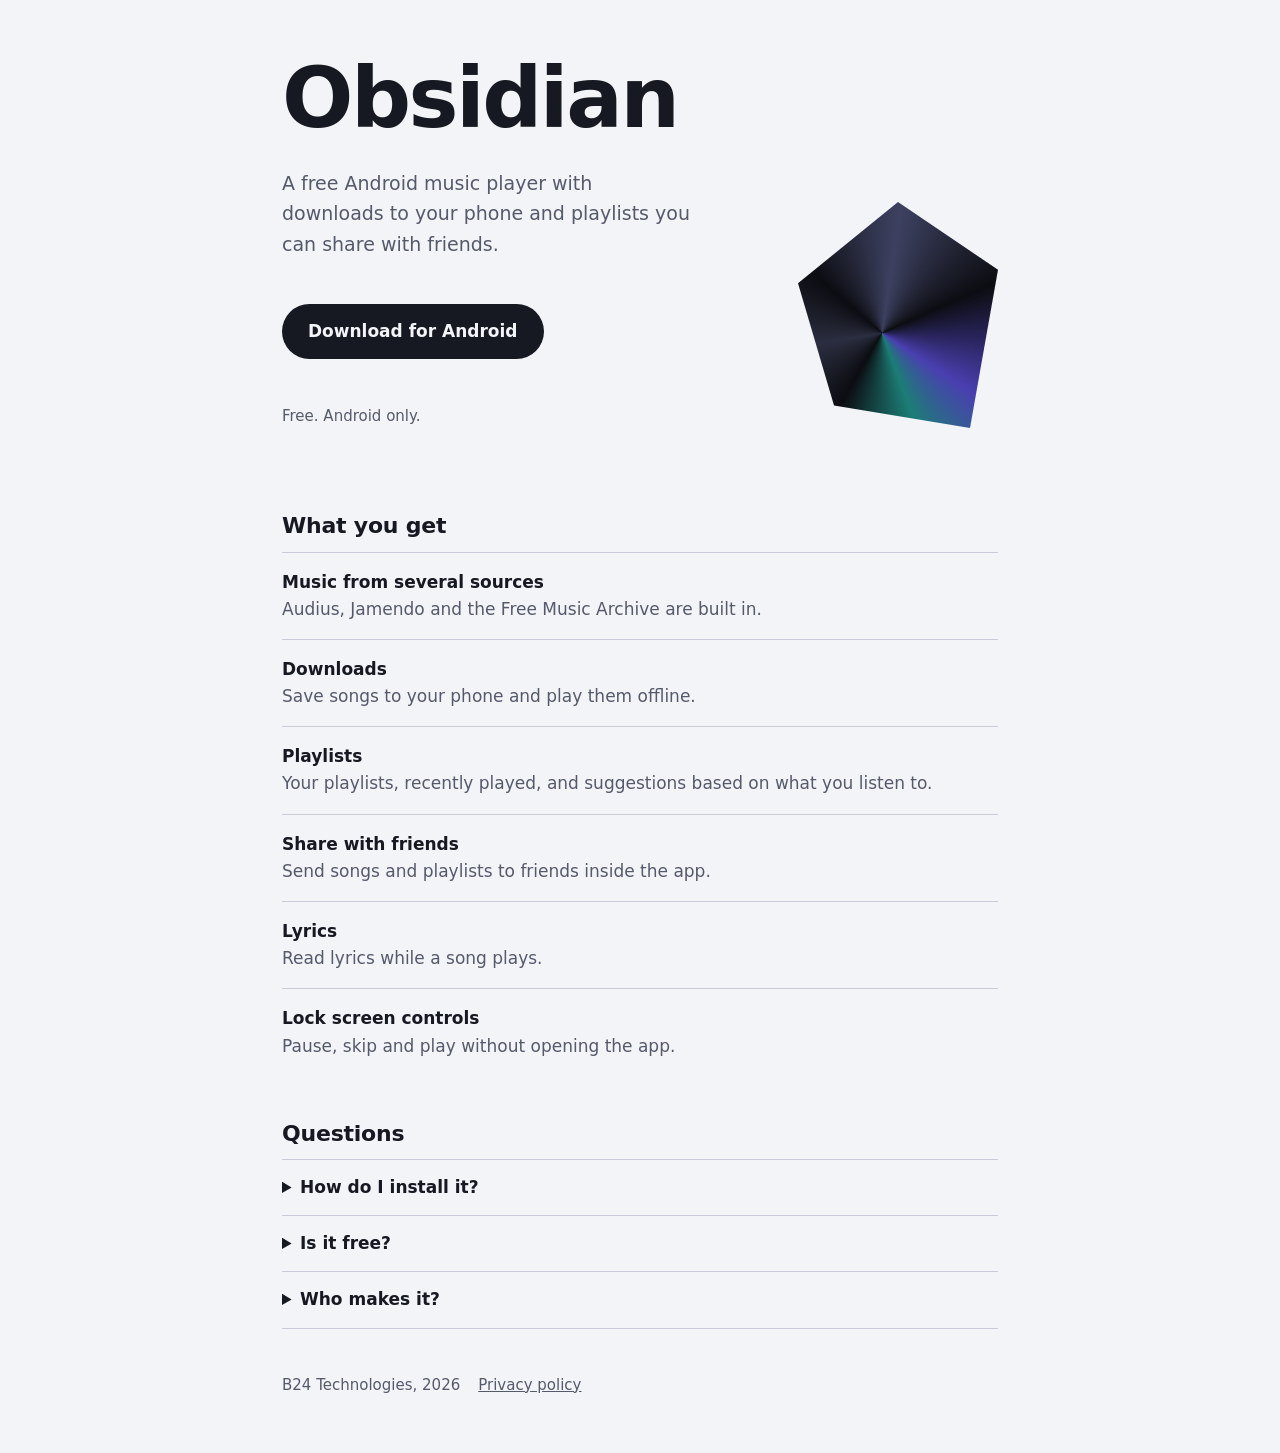
==== index.html @ be9f4c54 "Obsidian website" ====
<!doctype html>
<html lang="en">
<head>
<meta charset="utf-8">
<meta name="viewport" content="width=device-width,initial-scale=1">
<title>Obsidian: free music for Android</title>
<meta name="description" content="Obsidian is a free Android music player with downloads, playlists and sharing.">
<link rel="stylesheet" href="style.css">
</head>
<body>
<main>
<section class="hero">
<div class="shard" aria-hidden="true"></div>
<h1>Obsidian</h1>
<p class="lead">A free Android music player with downloads to your phone and playlists you can share with friends.</p>
<p><a class="btn" href="https://github.com/brightonjosephkbj/Music/releases/latest">Download for Android</a></p>
<p class="note">Free. Android only.</p>
</section>

<h2>What you get</h2>
<ul class="f">
<li><b>Music from several sources</b><span>Audius, Jamendo and the Free Music Archive are built in.</span></li>
<li><b>Downloads</b><span>Save songs to your phone and play them offline.</span></li>
<li><b>Playlists</b><span>Your playlists, recently played, and suggestions based on what you listen to.</span></li>
<li><b>Share with friends</b><span>Send songs and playlists to friends inside the app.</span></li>
<li><b>Lyrics</b><span>Read lyrics while a song plays.</span></li>
<li><b>Lock screen controls</b><span>Pause, skip and play without opening the app.</span></li>
</ul>

<h2>Questions</h2>
<details><summary>How do I install it?</summary>
<ol><li>Tap Download for Android.</li><li>On the page that opens, tap the .apk file under Assets.</li><li>If Android asks, allow installs from your browser.</li><li>Open the file and tap Install.</li></ol></details>
<details><summary>Is it free?</summary><p>Yes. Obsidian is free to use today.</p></details>
<details><summary>Who makes it?</summary><p>Obsidian is built by B24 Technologies in Uganda.</p></details>
</main>
<footer><span>B24 Technologies, 2026</span><a href="privacy.html">Privacy policy</a></footer>
</body>
</html>
---- style.css ----
:root{--bg:#15171e;--panel:#1d2029;--edge:#333747;--text:#eceef3;--mute:#a0a5b5;--v:#7c6cff;--t:#2fd0c0;--out:cubic-bezier(.2,.7,.2,1)}
@media (prefers-color-scheme:light){:root{--bg:#f3f4f8;--panel:#e6e8ef;--edge:#c9ccd8;--text:#171922;--mute:#555a6b}}
*{box-sizing:border-box}
html{-webkit-text-size-adjust:100%}
body{margin:0;background:var(--bg);color:var(--text);font:17px/1.6 "Avenir Next","Segoe UI",system-ui,sans-serif}
main,footer{max-width:760px;margin:0 auto;padding:0 22px}
a{color:inherit}
:focus-visible{outline:2px solid var(--t);outline-offset:3px;border-radius:4px}
.hero{display:grid;gap:28px;padding:56px 0 40px}
.shard{width:150px;height:170px;clip-path:polygon(50% 0,100% 30%,86% 100%,18% 90%,0 36%);background:conic-gradient(from 210deg at 42% 58%,#0c0d12,#2b2e40,#0c0d12 28%,#3d4160 44%,#0c0d12 60%,#4a3fb0 76%,#1c7d76 86%,#0c0d12)}
h1{font-size:clamp(46px,13vw,84px);line-height:1;letter-spacing:-.03em;margin:0;font-weight:700}
.lead{color:var(--mute);max-width:34ch;margin:0;font-size:19px}
.btn{display:inline-block;background:var(--text);color:var(--bg);text-decoration:none;font-weight:650;padding:14px 26px;border-radius:999px;transition:transform .15s var(--out)}
.btn:active{transform:scale(.97)}
.note{color:var(--mute);font-size:15px;margin:0}
.hero>*{animation:in .22s var(--out) both}
.hero>:nth-child(1){animation-delay:0s}.hero>:nth-child(2){animation-delay:30ms}.hero>:nth-child(3){animation-delay:60ms}.hero>:nth-child(4){animation-delay:90ms}.hero>:nth-child(5){animation-delay:120ms}
.hero>.shard{animation-name:pop}
@keyframes in{from{opacity:0;transform:translateY(8px)}to{opacity:1;transform:none}}
@keyframes pop{from{opacity:0;transform:scale(.95)}to{opacity:1;transform:none}}
h2{font-size:22px;margin:40px 0 8px;letter-spacing:-.01em}
ul.f{list-style:none;margin:0;padding:0}
ul.f li{border-top:1px solid var(--edge);padding:16px 0}
ul.f b{display:block}
ul.f span{color:var(--mute)}
details{border-top:1px solid var(--edge);padding:14px 0}
details:last-of-type{border-bottom:1px solid var(--edge)}
summary{cursor:pointer;font-weight:600}
details[open]>:not(summary){animation:in .18s var(--out) both}
details p,details ol{color:var(--mute);margin:10px 0 0}
details ol{padding-left:20px}
footer{padding:44px 22px 56px;color:var(--mute);font-size:15px;display:flex;gap:18px;flex-wrap:wrap}
.doc{padding:48px 0 0}.doc h1{font-size:40px;margin-bottom:6px}.doc p,.doc li{color:var(--mute)}.doc h2{color:var(--text)}
@media (min-width:700px){.hero{grid-template-columns:1fr auto;align-items:end}.hero>.shard{grid-column:2;grid-row:1/5;width:200px;height:226px}}
@media (prefers-reduced-motion:reduce){*{animation:none!important;transition:none!important}}
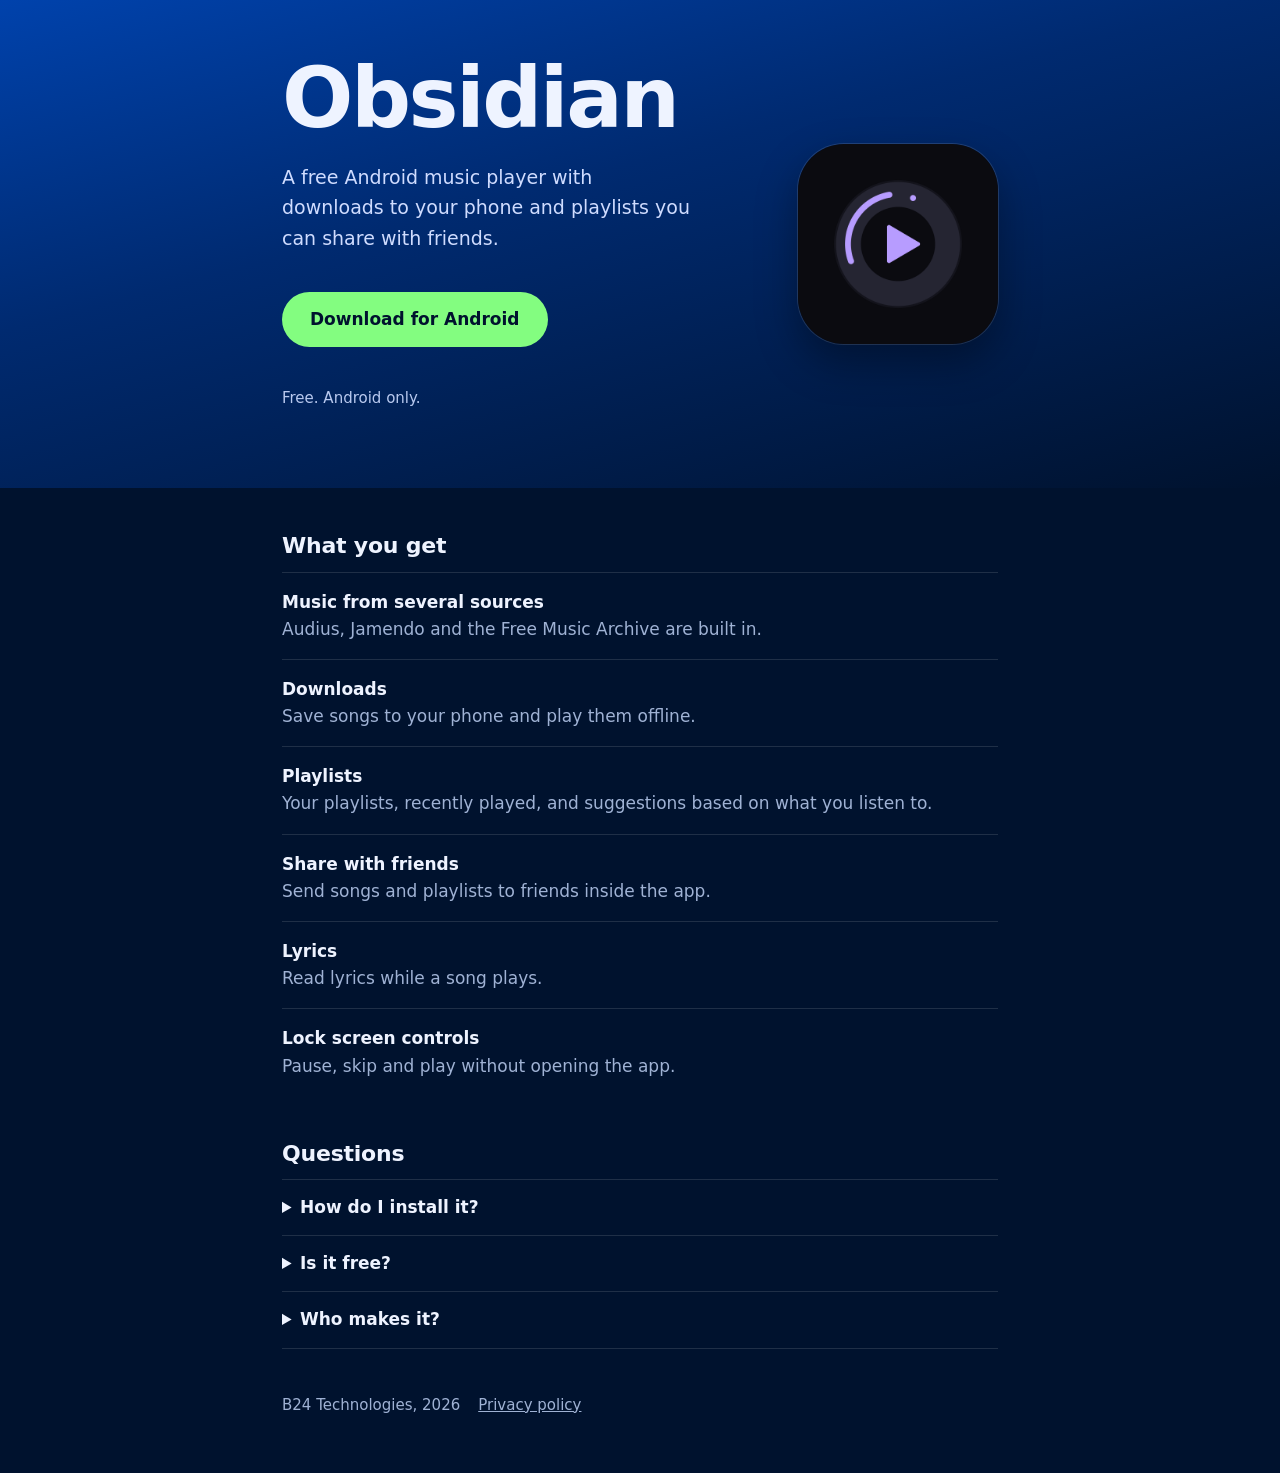
==== commit 6cf85b7c: "Nightline palette and app icon" ====
--- a/index.html
+++ b/index.html
@@ -5,18 +5,20 @@
 <meta name="viewport" content="width=device-width,initial-scale=1">
 <title>Obsidian: free music for Android</title>
 <meta name="description" content="Obsidian is a free Android music player with downloads, playlists and sharing.">
+<meta name="theme-color" content="#0042AC">
+<link rel="icon" href="icon.png">
+<link rel="apple-touch-icon" href="icon.png">
 <link rel="stylesheet" href="style.css">
 </head>
 <body>
-<main>
-<section class="hero">
-<div class="shard" aria-hidden="true"></div>
+<header class="band"><div class="wrap hero">
+<img class="logo" src="icon.png" alt="Obsidian app icon" width="200" height="200">
 <h1>Obsidian</h1>
 <p class="lead">A free Android music player with downloads to your phone and playlists you can share with friends.</p>
-<p><a class="btn" href="https://github.com/brightonjosephkbj/Music/releases/latest">Download for Android</a></p>
+<p><a class="btn" href="https://github.com/brightonjosephkbj/Music/releases/latest" id="dl">Download for Android</a></p>
 <p class="note">Free. Android only.</p>
-</section>
-
+</div></header>
+<main>
 <h2>What you get</h2>
 <ul class="f">
 <li><b>Music from several sources</b><span>Audius, Jamendo and the Free Music Archive are built in.</span></li>
@@ -26,13 +28,15 @@
 <li><b>Lyrics</b><span>Read lyrics while a song plays.</span></li>
 <li><b>Lock screen controls</b><span>Pause, skip and play without opening the app.</span></li>
 </ul>
-
 <h2>Questions</h2>
 <details><summary>How do I install it?</summary>
-<ol><li>Tap Download for Android.</li><li>On the page that opens, tap the .apk file under Assets.</li><li>If Android asks, allow installs from your browser.</li><li>Open the file and tap Install.</li></ol></details>
+<ol><li>Tap Download for Android.</li><li>When the download finishes, open the file.</li><li>If Android asks, allow installs from your browser.</li><li>Tap Install.</li></ol></details>
 <details><summary>Is it free?</summary><p>Yes. Obsidian is free to use today.</p></details>
 <details><summary>Who makes it?</summary><p>Obsidian is built by B24 Technologies in Uganda.</p></details>
 </main>
 <footer><span>B24 Technologies, 2026</span><a href="privacy.html">Privacy policy</a></footer>
+<script>
+fetch("https://api.github.com/repos/brightonjosephkbj/Music/releases/latest").then(function(r){return r.json()}).then(function(d){var a=(d.assets||[]).find(function(x){return x.name.endsWith(".apk")});if(a){document.getElementById("dl").href=a.browser_download_url;var n=document.querySelector(".note");if(n)n.textContent="Free. Android only. Version "+d.tag_name+"."}}).catch(function(){});
+</script>
 </body>
 </html>
--- a/style.css
+++ b/style.css
@@ -1,21 +1,21 @@
-:root{--bg:#15171e;--panel:#1d2029;--edge:#333747;--text:#eceef3;--mute:#a0a5b5;--v:#7c6cff;--t:#2fd0c0;--out:cubic-bezier(.2,.7,.2,1)}
-@media (prefers-color-scheme:light){:root{--bg:#f3f4f8;--panel:#e6e8ef;--edge:#c9ccd8;--text:#171922;--mute:#555a6b}}
+:root{--bg:#00122e;--text:#eef3ff;--mute:#9fb2d4;--edge:rgba(255,255,255,.12);--sap:#0042AC;--cyan:#00D3FB;--jade:#83FD80;--out:cubic-bezier(.2,.7,.2,1)}
 *{box-sizing:border-box}
-html{-webkit-text-size-adjust:100%}
+html{-webkit-text-size-adjust:100%;color-scheme:dark}
 body{margin:0;background:var(--bg);color:var(--text);font:17px/1.6 "Avenir Next","Segoe UI",system-ui,sans-serif}
-main,footer{max-width:760px;margin:0 auto;padding:0 22px}
+.wrap,main,footer{max-width:760px;margin:0 auto;padding-left:22px;padding-right:22px}
 a{color:inherit}
-:focus-visible{outline:2px solid var(--t);outline-offset:3px;border-radius:4px}
-.hero{display:grid;gap:28px;padding:56px 0 40px}
-.shard{width:150px;height:170px;clip-path:polygon(50% 0,100% 30%,86% 100%,18% 90%,0 36%);background:conic-gradient(from 210deg at 42% 58%,#0c0d12,#2b2e40,#0c0d12 28%,#3d4160 44%,#0c0d12 60%,#4a3fb0 76%,#1c7d76 86%,#0c0d12)}
+:focus-visible{outline:2px solid var(--cyan);outline-offset:3px;border-radius:4px}
+.band{background:linear-gradient(165deg,var(--sap) 0%,#002a70 40%,var(--bg) 100%)}
+.hero{display:grid;gap:22px;padding-top:56px;padding-bottom:56px;justify-items:start}
+.logo{width:104px;height:104px;border-radius:23%;box-shadow:0 0 0 1px var(--edge),0 18px 40px rgba(0,0,0,.35)}
 h1{font-size:clamp(46px,13vw,84px);line-height:1;letter-spacing:-.03em;margin:0;font-weight:700}
-.lead{color:var(--mute);max-width:34ch;margin:0;font-size:19px}
-.btn{display:inline-block;background:var(--text);color:var(--bg);text-decoration:none;font-weight:650;padding:14px 26px;border-radius:999px;transition:transform .15s var(--out)}
+.lead{color:#cfdcff;max-width:34ch;margin:0;font-size:19px}
+.btn{display:inline-block;background:var(--jade);color:#00122e;text-decoration:none;font-weight:700;padding:14px 28px;border-radius:999px;transition:transform .15s var(--out)}
 .btn:active{transform:scale(.97)}
-.note{color:var(--mute);font-size:15px;margin:0}
+.note{color:#b8c9ef;font-size:15px;margin:0}
 .hero>*{animation:in .22s var(--out) both}
-.hero>:nth-child(1){animation-delay:0s}.hero>:nth-child(2){animation-delay:30ms}.hero>:nth-child(3){animation-delay:60ms}.hero>:nth-child(4){animation-delay:90ms}.hero>:nth-child(5){animation-delay:120ms}
-.hero>.shard{animation-name:pop}
+.hero>:nth-child(2){animation-delay:30ms}.hero>:nth-child(3){animation-delay:60ms}.hero>:nth-child(4){animation-delay:90ms}.hero>:nth-child(5){animation-delay:120ms}
+.hero>.logo{animation-name:pop}
 @keyframes in{from{opacity:0;transform:translateY(8px)}to{opacity:1;transform:none}}
 @keyframes pop{from{opacity:0;transform:scale(.95)}to{opacity:1;transform:none}}
 h2{font-size:22px;margin:40px 0 8px;letter-spacing:-.01em}
@@ -29,7 +29,7 @@
 details[open]>:not(summary){animation:in .18s var(--out) both}
 details p,details ol{color:var(--mute);margin:10px 0 0}
 details ol{padding-left:20px}
-footer{padding:44px 22px 56px;color:var(--mute);font-size:15px;display:flex;gap:18px;flex-wrap:wrap}
-.doc{padding:48px 0 0}.doc h1{font-size:40px;margin-bottom:6px}.doc p,.doc li{color:var(--mute)}.doc h2{color:var(--text)}
-@media (min-width:700px){.hero{grid-template-columns:1fr auto;align-items:end}.hero>.shard{grid-column:2;grid-row:1/5;width:200px;height:226px}}
+footer{padding-top:44px;padding-bottom:56px;color:var(--mute);font-size:15px;display:flex;gap:18px;flex-wrap:wrap}
+.doc{padding-top:48px}.doc h1{font-size:40px;margin-bottom:6px}.doc p,.doc li{color:var(--mute)}.doc h2{color:var(--text)}
+@media (min-width:700px){.hero{grid-template-columns:1fr auto;align-items:center}.hero>.logo{grid-column:2;grid-row:1/6;width:200px;height:200px}}
 @media (prefers-reduced-motion:reduce){*{animation:none!important;transition:none!important}}
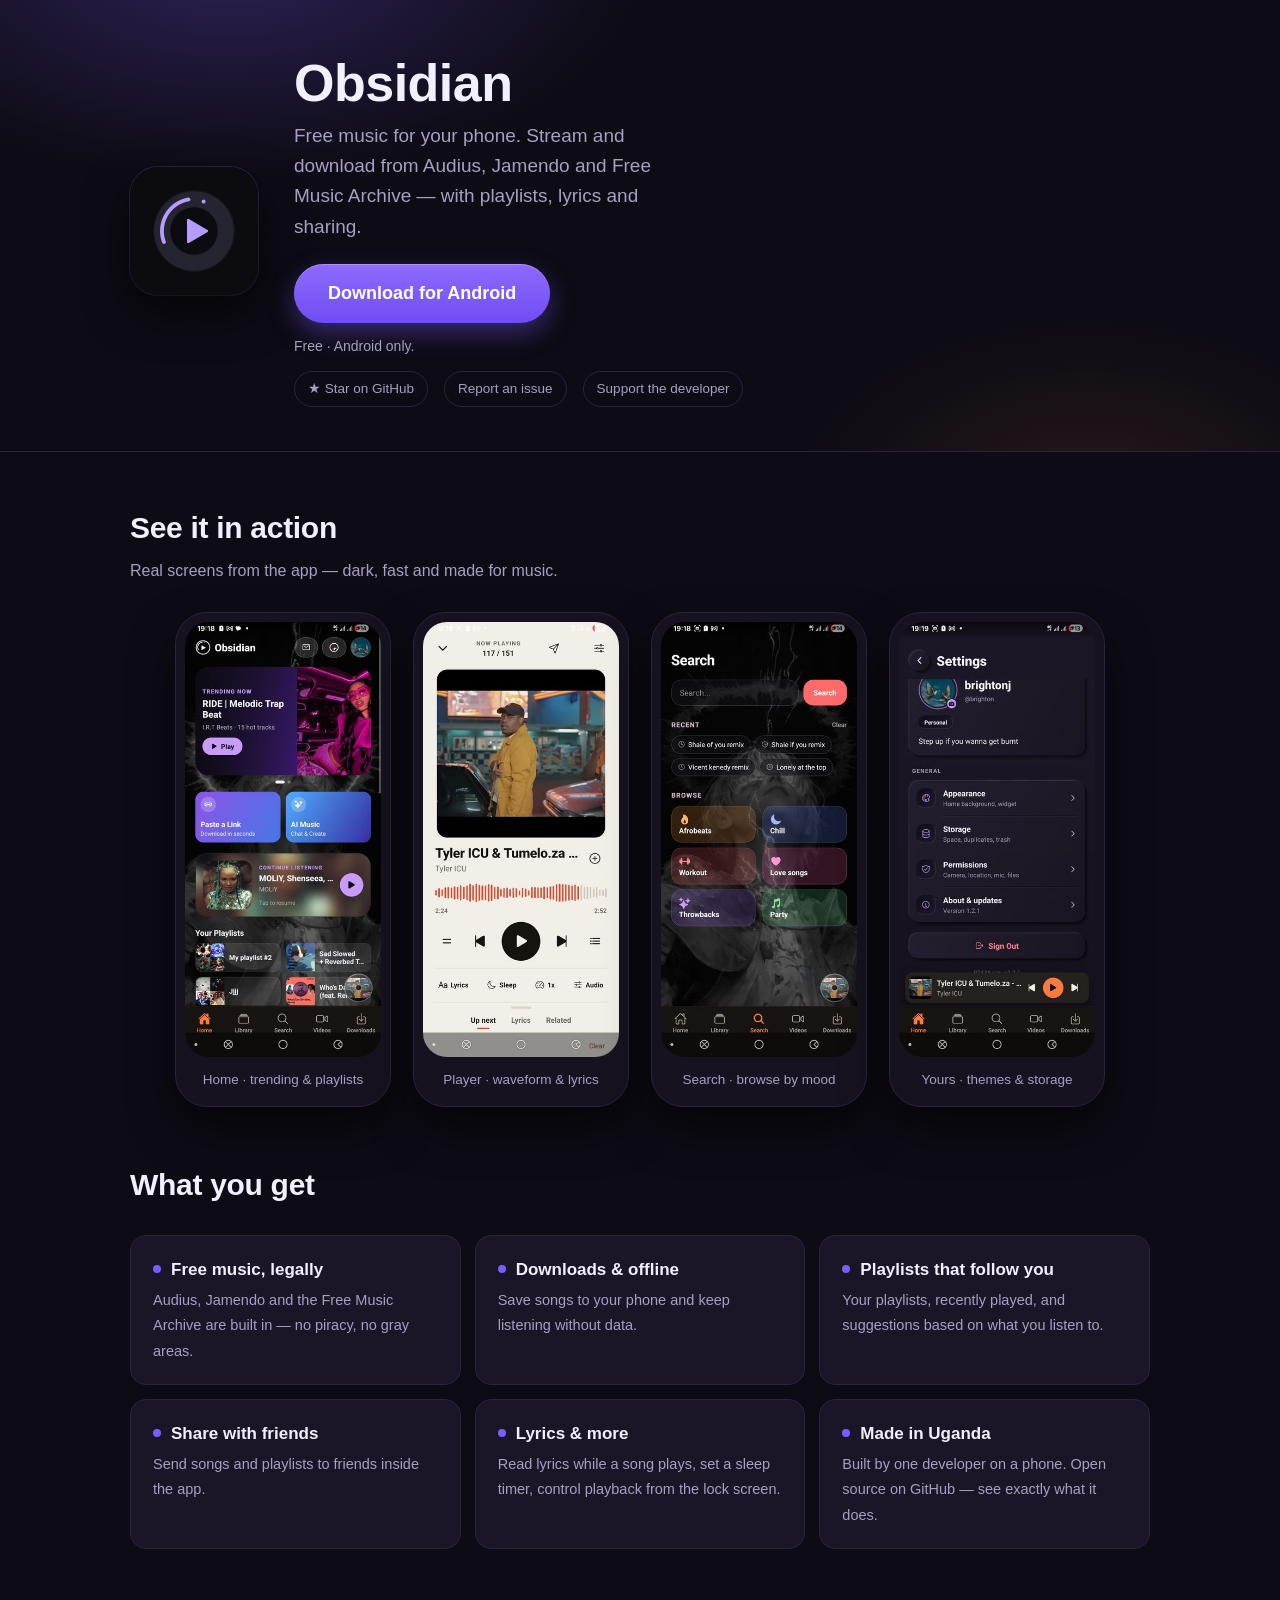
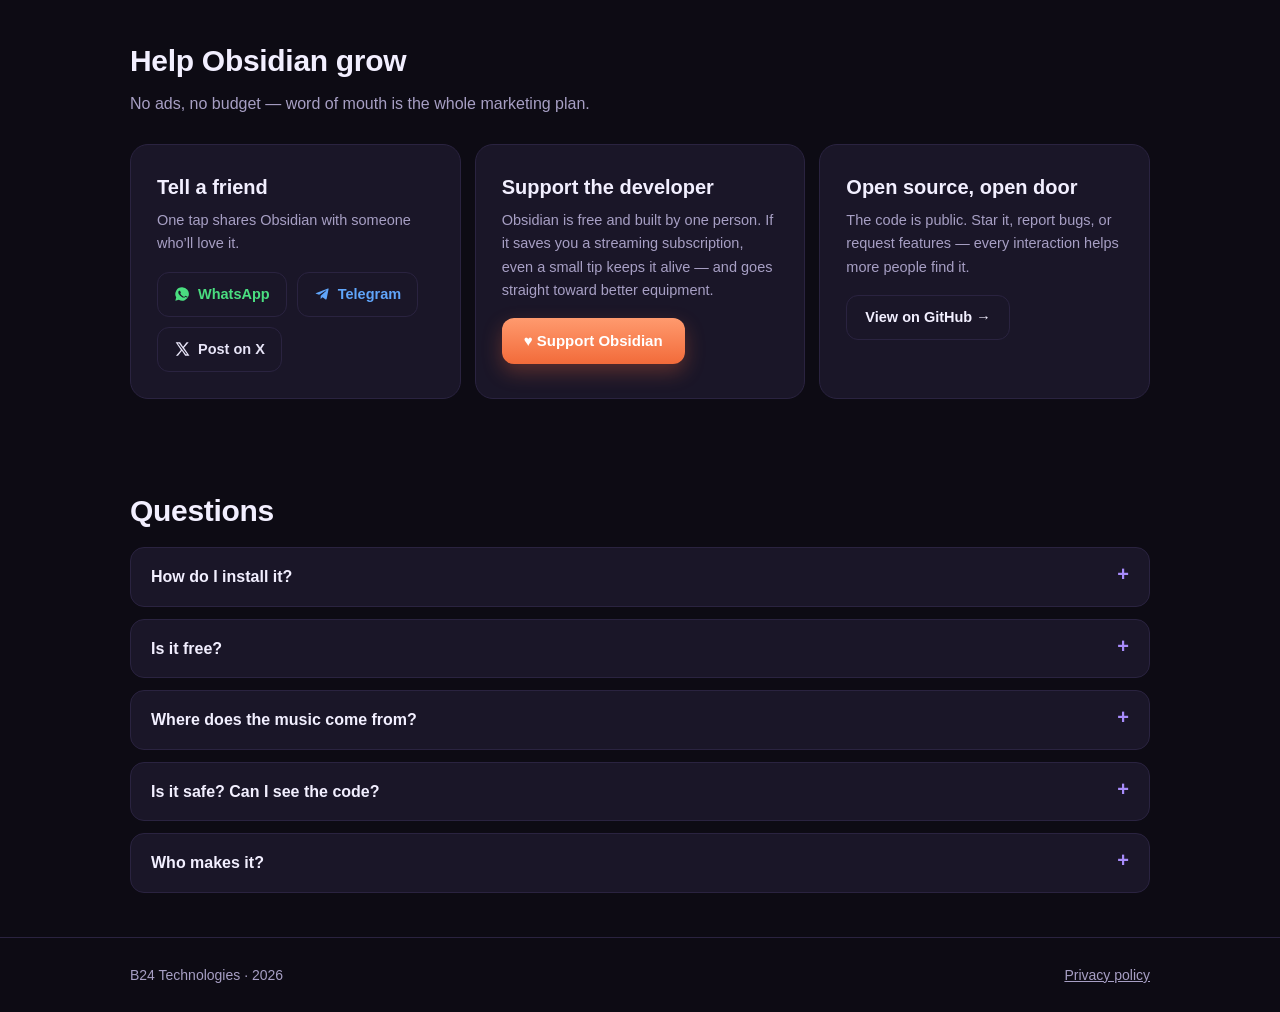
==== commit 98dfd973: "Redesign Obsidian website" ====
--- a/index.html
+++ b/index.html
@@ -3,40 +3,116 @@
 <head>
 <meta charset="utf-8">
 <meta name="viewport" content="width=device-width,initial-scale=1">
-<title>Obsidian: free music for Android</title>
-<meta name="description" content="Obsidian is a free Android music player with downloads, playlists and sharing.">
-<meta name="theme-color" content="#0042AC">
+<title>Obsidian by B24 — free music player for Android</title>
+<meta name="description" content="Obsidian is a free Android music player: stream and download from Audius, Jamendo and Free Music Archive. Playlists, lyrics, sharing — free and open source.">
+<meta name="theme-color" content="#0d0b14">
 <link rel="icon" href="icon.png">
 <link rel="apple-touch-icon" href="icon.png">
 <link rel="stylesheet" href="style.css">
+<link rel="canonical" href="https://b24j.top/">
+<meta property="og:type" content="website">
+<meta property="og:url" content="https://b24j.top/">
+<meta property="og:title" content="Obsidian — free music player for Android">
+<meta property="og:description" content="Stream and download free music from Audius, Jamendo and FMA. Playlists, lyrics, sharing. Open source.">
+<meta property="og:image" content="https://b24j.top/og.png">
+<meta name="twitter:card" content="summary_large_image">
 </head>
 <body>
 <header class="band"><div class="wrap hero">
-<img class="logo" src="icon.png" alt="Obsidian app icon" width="200" height="200">
+<img class="logo" src="icon.png" alt="Obsidian app icon" width="128" height="128">
+<div>
 <h1>Obsidian</h1>
-<p class="lead">A free Android music player with downloads to your phone and playlists you can share with friends.</p>
+<p class="lead">Free music for your phone. Stream and download from Audius, Jamendo and Free Music Archive — with playlists, lyrics and sharing.</p>
 <p><a class="btn" href="https://github.com/brightonjosephkbj/Music/releases/latest" id="dl">Download for Android</a></p>
-<p class="note">Free. Android only.</p>
+<p class="note" id="note">Free &middot; Android only &middot; loading latest version&hellip;</p>
+<div class="trust">
+<a href="https://github.com/brightonjosephkbj/Music" rel="noopener">&#9733; Star on GitHub</a>
+<a href="https://github.com/brightonjosephkbj/Music/issues" rel="noopener">Report an issue</a>
+<a href="#support">Support the developer</a>
+</div>
+</div>
 </div></header>
-<main>
+
+<main class="wrap">
+<section class="gallery">
+<h2>See it in action</h2>
+<p class="sub">Real screens from the app — dark, fast and made for music.</p>
+<div class="phones">
+<figure class="phone"><img src="shots/home.jpg" alt="Obsidian home screen with trending music and playlists" loading="lazy"><figcaption class="cap">Home &middot; trending &amp; playlists</figcaption></figure>
+<figure class="phone"><img src="shots/player.jpg" alt="Obsidian now-playing screen with waveform and lyrics" loading="lazy"><figcaption class="cap">Player &middot; waveform &amp; lyrics</figcaption></figure>
+<figure class="phone"><img src="shots/search.jpg" alt="Obsidian search screen with genre browsing" loading="lazy"><figcaption class="cap">Search &middot; browse by mood</figcaption></figure>
+<figure class="phone"><img src="shots/settings.jpg" alt="Obsidian settings screen" loading="lazy"><figcaption class="cap">Yours &middot; themes &amp; storage</figcaption></figure>
+</div>
+</section>
+
+<section class="sec">
 <h2>What you get</h2>
-<ul class="f">
-<li><b>Music from several sources</b><span>Audius, Jamendo and the Free Music Archive are built in.</span></li>
-<li><b>Downloads</b><span>Save songs to your phone and play them offline.</span></li>
-<li><b>Playlists</b><span>Your playlists, recently played, and suggestions based on what you listen to.</span></li>
-<li><b>Share with friends</b><span>Send songs and playlists to friends inside the app.</span></li>
-<li><b>Lyrics</b><span>Read lyrics while a song plays.</span></li>
-<li><b>Lock screen controls</b><span>Pause, skip and play without opening the app.</span></li>
-</ul>
+<div class="grid">
+<div class="f"><b>Free music, legally</b><span>Audius, Jamendo and the Free Music Archive are built in — no piracy, no gray areas.</span></div>
+<div class="f"><b>Downloads &amp; offline</b><span>Save songs to your phone and keep listening without data.</span></div>
+<div class="f"><b>Playlists that follow you</b><span>Your playlists, recently played, and suggestions based on what you listen to.</span></div>
+<div class="f"><b>Share with friends</b><span>Send songs and playlists to friends inside the app.</span></div>
+<div class="f"><b>Lyrics &amp; more</b><span>Read lyrics while a song plays, set a sleep timer, control playback from the lock screen.</span></div>
+<div class="f"><b>Made in Uganda</b><span>Built by one developer on a phone. Open source on GitHub — see exactly what it does.</span></div>
+</div>
+</section>
+
+<section class="sec" id="share">
+<h2>Help Obsidian grow</h2>
+<p class="sub">No ads, no budget — word of mouth is the whole marketing plan.</p>
+<div class="cards">
+<div class="card">
+<h3>Tell a friend</h3>
+<p>One tap shares Obsidian with someone who&rsquo;ll love it.</p>
+<div class="shares">
+<a class="sh wa" id="wa" href="#" target="_blank" rel="noopener"><svg viewBox="0 0 24 24"><path d="M12 2a10 10 0 0 0-8.7 15L2 22l5.2-1.4A10 10 0 1 0 12 2zm5.4 14.1c-.2.6-1.3 1.2-1.8 1.3-.5 0-1 .2-3.3-.7-2.8-1.1-4.6-4-4.7-4.2-.1-.2-1.1-1.5-1.1-2.9s.7-2 1-2.3c.2-.3.5-.3.7-.3h.5c.2 0 .4 0 .6.5l.9 2.1c.1.2.1.4 0 .6l-.4.6c-.2.2-.4.4-.2.8.2.4 1 1.7 2.2 2.7 1.5 1.3 2.8 1.8 3.2 2 .4.2.6.1.8-.1l1-1.2c.2-.3.4-.2.7-.1l2 1c.3.1.5.2.6.4 0 .1 0 .7-.2 1.2z"/></svg>WhatsApp</a>
+<a class="sh tg" id="tg" href="#" target="_blank" rel="noopener"><svg viewBox="0 0 24 24"><path d="M21.9 4.6 19 19.3c-.2 1-.8 1.2-1.6.8l-4.5-3.3-2.2 2.1c-.2.2-.4.4-.9.4l.3-4.6L18.4 7c.4-.3-.1-.5-.6-.2L7.7 13.3 3.3 11.8c-1-.3-1-1 .2-1.4l17.3-6.7c.8-.3 1.5.2 1.1.9z"/></svg>Telegram</a>
+<a class="sh x" id="xx" href="#" target="_blank" rel="noopener"><svg viewBox="0 0 24 24"><path d="M18.9 2H22l-7 8 8.2 12h-6.4l-5-7.3L6 22H2.9l7.5-8.6L2.5 2h6.6l4.5 6.6L18.9 2zm-1.1 18h1.8L7.6 3.9H5.7L17.8 20z"/></svg>Post on X</a>
+</div>
+</div>
+<div class="card" id="support">
+<h3>Support the developer</h3>
+<p>Obsidian is free and built by one person. If it saves you a streaming subscription, even a small tip keeps it alive — and goes straight toward better equipment.</p>
+<a class="linkbtn" href="#" id="donate">&#9829; Support Obsidian</a>
+</div>
+<div class="card">
+<h3>Open source, open door</h3>
+<p>The code is public. Star it, report bugs, or request features — every interaction helps more people find it.</p>
+<a class="gh" href="https://github.com/brightonjosephkbj/Music" rel="noopener">View on GitHub &rarr;</a>
+</div>
+</div>
+</section>
+
+<section class="sec">
 <h2>Questions</h2>
 <details><summary>How do I install it?</summary>
-<ol><li>Tap Download for Android.</li><li>When the download finishes, open the file.</li><li>If Android asks, allow installs from your browser.</li><li>Tap Install.</li></ol></details>
-<details><summary>Is it free?</summary><p>Yes. Obsidian is free to use today.</p></details>
-<details><summary>Who makes it?</summary><p>Obsidian is built by B24 Technologies in Uganda.</p></details>
+<ol><li>Tap <b>Download for Android</b> above.</li><li>When the download finishes, open the file.</li><li>If Android asks, allow installs from your browser.</li><li>Tap Install.</li></ol></details>
+<details><summary>Is it free?</summary><p>Yes. Obsidian is free to use today, with no ads.</p></details>
+<details><summary>Where does the music come from?</summary><p>From legal free catalogs: Audius, Jamendo and the Free Music Archive — artists who share their music freely.</p></details>
+<details><summary>Is it safe? Can I see the code?</summary><p>Yes — Obsidian is open source. Every line of code is public on GitHub, and the APK is built straight from it.</p></details>
+<details><summary>Who makes it?</summary><p>Obsidian is built by B24 Technologies in Uganda — one developer, one phone, zero budget.</p></details>
+</section>
 </main>
-<footer><span>B24 Technologies, 2026</span><a href="privacy.html">Privacy policy</a></footer>
+
+<footer><div class="wrap">
+<span>B24 Technologies &middot; 2026</span>
+<span><a href="privacy.html">Privacy policy</a></span>
+</div></footer>
+
 <script>
-fetch("https://api.github.com/repos/brightonjosephkbj/Music/releases/latest").then(function(r){return r.json()}).then(function(d){var a=(d.assets||[]).find(function(x){return x.name.endsWith(".apk")});if(a){document.getElementById("dl").href=a.browser_download_url;var n=document.querySelector(".note");if(n)n.textContent="Free. Android only. Version "+d.tag_name+"."}}).catch(function(){});
+var shareText="Check out Obsidian — a free music player for Android: stream & download free music, playlists, lyrics. https://b24j.top";
+document.getElementById("wa").href="https://wa.me/?text="+encodeURIComponent(shareText);
+document.getElementById("tg").href="https://t.me/share/url?url="+encodeURIComponent("https://b24j.top")+"&text="+encodeURIComponent(shareText);
+document.getElementById("xx").href="https://twitter.com/intent/tweet?text="+encodeURIComponent(shareText);
+fetch("https://api.github.com/repos/brightonjosephkbj/Music/releases/latest").then(function(r){return r.json()}).then(function(d){
+var a=(d.assets||[]).find(function(x){return x.name.endsWith(".apk")});
+var n=document.getElementById("note");
+if(a){
+document.getElementById("dl").href=a.browser_download_url;
+var mb=(a.size/1048576).toFixed(1);
+n.innerHTML="Free &middot; Android only &middot; <b>"+d.tag_name+"</b> &middot; "+mb+" MB APK";
+}else if(d.tag_name){n.innerHTML="Free &middot; Android only &middot; <b>"+d.tag_name+"</b>";}
+}).catch(function(){document.getElementById("note").textContent="Free · Android only.";});
 </script>
 </body>
 </html>
--- a/style.css
+++ b/style.css
@@ -1,35 +1,125 @@
-:root{--bg:#00122e;--text:#eef3ff;--mute:#9fb2d4;--edge:rgba(255,255,255,.12);--sap:#0042AC;--cyan:#00D3FB;--jade:#83FD80;--out:cubic-bezier(.2,.7,.2,1)}
-*{box-sizing:border-box}
-html{-webkit-text-size-adjust:100%;color-scheme:dark}
-body{margin:0;background:var(--bg);color:var(--text);font:17px/1.6 "Avenir Next","Segoe UI",system-ui,sans-serif}
-.wrap,main,footer{max-width:760px;margin:0 auto;padding-left:22px;padding-right:22px}
-a{color:inherit}
-:focus-visible{outline:2px solid var(--cyan);outline-offset:3px;border-radius:4px}
-.band{background:linear-gradient(165deg,var(--sap) 0%,#002a70 40%,var(--bg) 100%)}
-.hero{display:grid;gap:22px;padding-top:56px;padding-bottom:56px;justify-items:start}
-.logo{width:104px;height:104px;border-radius:23%;box-shadow:0 0 0 1px var(--edge),0 18px 40px rgba(0,0,0,.35)}
-h1{font-size:clamp(46px,13vw,84px);line-height:1;letter-spacing:-.03em;margin:0;font-weight:700}
-.lead{color:#cfdcff;max-width:34ch;margin:0;font-size:19px}
-.btn{display:inline-block;background:var(--jade);color:#00122e;text-decoration:none;font-weight:700;padding:14px 28px;border-radius:999px;transition:transform .15s var(--out)}
-.btn:active{transform:scale(.97)}
-.note{color:#b8c9ef;font-size:15px;margin:0}
-.hero>*{animation:in .22s var(--out) both}
-.hero>:nth-child(2){animation-delay:30ms}.hero>:nth-child(3){animation-delay:60ms}.hero>:nth-child(4){animation-delay:90ms}.hero>:nth-child(5){animation-delay:120ms}
-.hero>.logo{animation-name:pop}
-@keyframes in{from{opacity:0;transform:translateY(8px)}to{opacity:1;transform:none}}
-@keyframes pop{from{opacity:0;transform:scale(.95)}to{opacity:1;transform:none}}
-h2{font-size:22px;margin:40px 0 8px;letter-spacing:-.01em}
-ul.f{list-style:none;margin:0;padding:0}
-ul.f li{border-top:1px solid var(--edge);padding:16px 0}
-ul.f b{display:block}
-ul.f span{color:var(--mute)}
-details{border-top:1px solid var(--edge);padding:14px 0}
-details:last-of-type{border-bottom:1px solid var(--edge)}
-summary{cursor:pointer;font-weight:600}
-details[open]>:not(summary){animation:in .18s var(--out) both}
-details p,details ol{color:var(--mute);margin:10px 0 0}
-details ol{padding-left:20px}
-footer{padding-top:44px;padding-bottom:56px;color:var(--mute);font-size:15px;display:flex;gap:18px;flex-wrap:wrap}
-.doc{padding-top:48px}.doc h1{font-size:40px;margin-bottom:6px}.doc p,.doc li{color:var(--mute)}.doc h2{color:var(--text)}
-@media (min-width:700px){.hero{grid-template-columns:1fr auto;align-items:center}.hero>.logo{grid-column:2;grid-row:1/6;width:200px;height:200px}}
-@media (prefers-reduced-motion:reduce){*{animation:none!important;transition:none!important}}
+:root{
+  --bg:#0d0b14;
+  --bg2:#14111f;
+  --card:#1a1628;
+  --line:#2a2340;
+  --txt:#f2efff;
+  --mut:#a79fc4;
+  --acc:#7c5cff;
+  --acc2:#a78bfa;
+  --warm:#ff8a5c;
+}
+*{box-sizing:border-box;margin:0;padding:0}
+html{scroll-behavior:smooth}
+body{
+  background:var(--bg);
+  color:var(--txt);
+  font:16px/1.6 -apple-system,BlinkMacSystemFont,"Segoe UI",Roboto,"Helvetica Neue",Arial,sans-serif;
+  -webkit-font-smoothing:antialiased;
+}
+.wrap{max-width:1060px;margin:0 auto;padding:0 20px}
+
+/* hero */
+.band{
+  background:
+    radial-gradient(700px 380px at 18% -10%, rgba(124,92,255,.28), transparent 60%),
+    radial-gradient(500px 300px at 85% 110%, rgba(255,138,92,.10), transparent 60%),
+    var(--bg);
+  padding:56px 0 44px;
+  border-bottom:1px solid var(--line);
+}
+.hero{display:flex;align-items:center;gap:36px;flex-wrap:wrap}
+.logo{
+  width:128px;height:128px;border-radius:28px;flex:none;
+  box-shadow:0 18px 44px rgba(0,0,0,.55),0 0 0 1px var(--line);
+}
+.hero h1{font-size:52px;letter-spacing:-.5px;line-height:1.05}
+.lead{color:var(--mut);font-size:19px;max-width:34ch;margin:10px 0 22px}
+.btn{
+  display:inline-block;background:linear-gradient(180deg,#8d6bff,#6f4df3);
+  color:#fff;text-decoration:none;font-weight:700;font-size:18px;
+  padding:15px 34px;border-radius:999px;
+  box-shadow:0 10px 26px rgba(124,92,255,.38),inset 0 1px 0 rgba(255,255,255,.25);
+  transition:transform .15s ease,box-shadow .15s ease;
+}
+.btn:hover{transform:translateY(-2px);box-shadow:0 14px 32px rgba(124,92,255,.5),inset 0 1px 0 rgba(255,255,255,.25)}
+.btn:active{transform:translateY(0)}
+.note{color:var(--mut);font-size:14px;margin-top:12px}
+.note b{color:var(--acc2);font-weight:600}
+.trust{display:flex;gap:16px;flex-wrap:wrap;margin-top:14px}
+.trust a{color:var(--mut);text-decoration:none;font-size:13.5px;border:1px solid var(--line);border-radius:999px;padding:6px 13px}
+.trust a:hover{color:var(--txt);border-color:var(--acc)}
+
+/* screenshot gallery */
+.gallery{padding:52px 0 10px}
+.gallery h2,.sec h2{font-size:30px;letter-spacing:-.3px;margin-bottom:6px}
+.sub{color:var(--mut);margin-bottom:28px}
+.phones{display:flex;gap:22px;justify-content:center;flex-wrap:wrap}
+.phone{
+  flex:none;width:216px;
+  background:#16121f;border:1px solid var(--line);border-radius:32px;
+  padding:9px;box-shadow:0 22px 44px rgba(0,0,0,.5);
+  transition:transform .25s ease;
+}
+.phone:hover{transform:translateY(-8px)}
+.phone img{display:block;width:100%;border-radius:24px}
+.cap{text-align:center;color:var(--mut);font-size:13.5px;padding:12px 4px 6px}
+
+/* feature grid */
+.sec{padding:44px 0}
+.grid{display:grid;grid-template-columns:repeat(auto-fit,minmax(280px,1fr));gap:14px;margin-top:26px}
+.f{
+  background:var(--card);border:1px solid var(--line);border-radius:16px;padding:20px 22px;
+  transition:border-color .2s ease;
+}
+.f:hover{border-color:var(--acc)}
+.f b{display:block;font-size:17px;margin-bottom:4px}
+.f b::before{content:"";display:inline-block;width:8px;height:8px;border-radius:50%;background:var(--acc);margin-right:10px;vertical-align:2px}
+.f span{color:var(--mut);font-size:14.5px}
+
+/* share + support cards */
+.cards{display:grid;grid-template-columns:repeat(auto-fit,minmax(300px,1fr));gap:14px;margin-top:26px}
+.card{background:var(--card);border:1px solid var(--line);border-radius:18px;padding:26px}
+.card h3{font-size:20px;margin-bottom:6px}
+.card p{color:var(--mut);font-size:14.5px;margin-bottom:16px}
+.shares{display:flex;gap:10px;flex-wrap:wrap}
+.sh{
+  display:inline-flex;align-items:center;gap:8px;text-decoration:none;font-weight:600;font-size:14.5px;
+  padding:10px 16px;border-radius:12px;border:1px solid var(--line);color:var(--txt);
+  transition:border-color .2s ease,background .2s ease;
+}
+.sh:hover{border-color:var(--acc);background:rgba(124,92,255,.08)}
+.sh svg{width:16px;height:16px;fill:currentColor}
+.sh.wa{color:#4ade80}.sh.tg{color:#60a5fa}.sh.x{color:#e7e4f7}
+.linkbtn{
+  display:inline-block;color:#fff;text-decoration:none;font-weight:700;font-size:15px;
+  background:linear-gradient(180deg,#ff9a6e,#f26b3a);padding:11px 22px;border-radius:12px;
+  box-shadow:0 8px 20px rgba(242,107,58,.3);
+}
+.gh{
+  display:inline-block;color:var(--txt);text-decoration:none;font-weight:600;font-size:14.5px;
+  border:1px solid var(--line);padding:10px 18px;border-radius:12px;
+}
+.gh:hover{border-color:var(--acc)}
+
+/* faq */
+details{border:1px solid var(--line);border-radius:14px;background:var(--card);margin-top:12px;overflow:hidden}
+summary{cursor:pointer;padding:16px 20px;font-weight:600;list-style:none}
+summary::-webkit-details-marker{display:none}
+summary::after{content:"+";float:right;color:var(--acc2);font-size:20px;line-height:1}
+details[open] summary::after{content:"–"}
+details ol,details p{padding:0 20px 18px;color:var(--mut);font-size:15px}
+details li{margin:4px 0 4px 20px}
+
+footer{border-top:1px solid var(--line);padding:26px 0;color:var(--mut);font-size:14px}
+footer .wrap{display:flex;justify-content:space-between;gap:14px;flex-wrap:wrap}
+footer a{color:var(--mut)}
+footer a:hover{color:var(--txt)}
+
+@media (max-width:640px){
+  .hero{flex-direction:column;text-align:center;gap:22px}
+  .lead{margin:10px auto 22px}
+  .hero h1{font-size:42px}
+  .phones{flex-wrap:nowrap;overflow-x:auto;justify-content:flex-start;padding:10px 4px 18px;scroll-snap-type:x mandatory}
+  .phone{scroll-snap-align:center}
+}
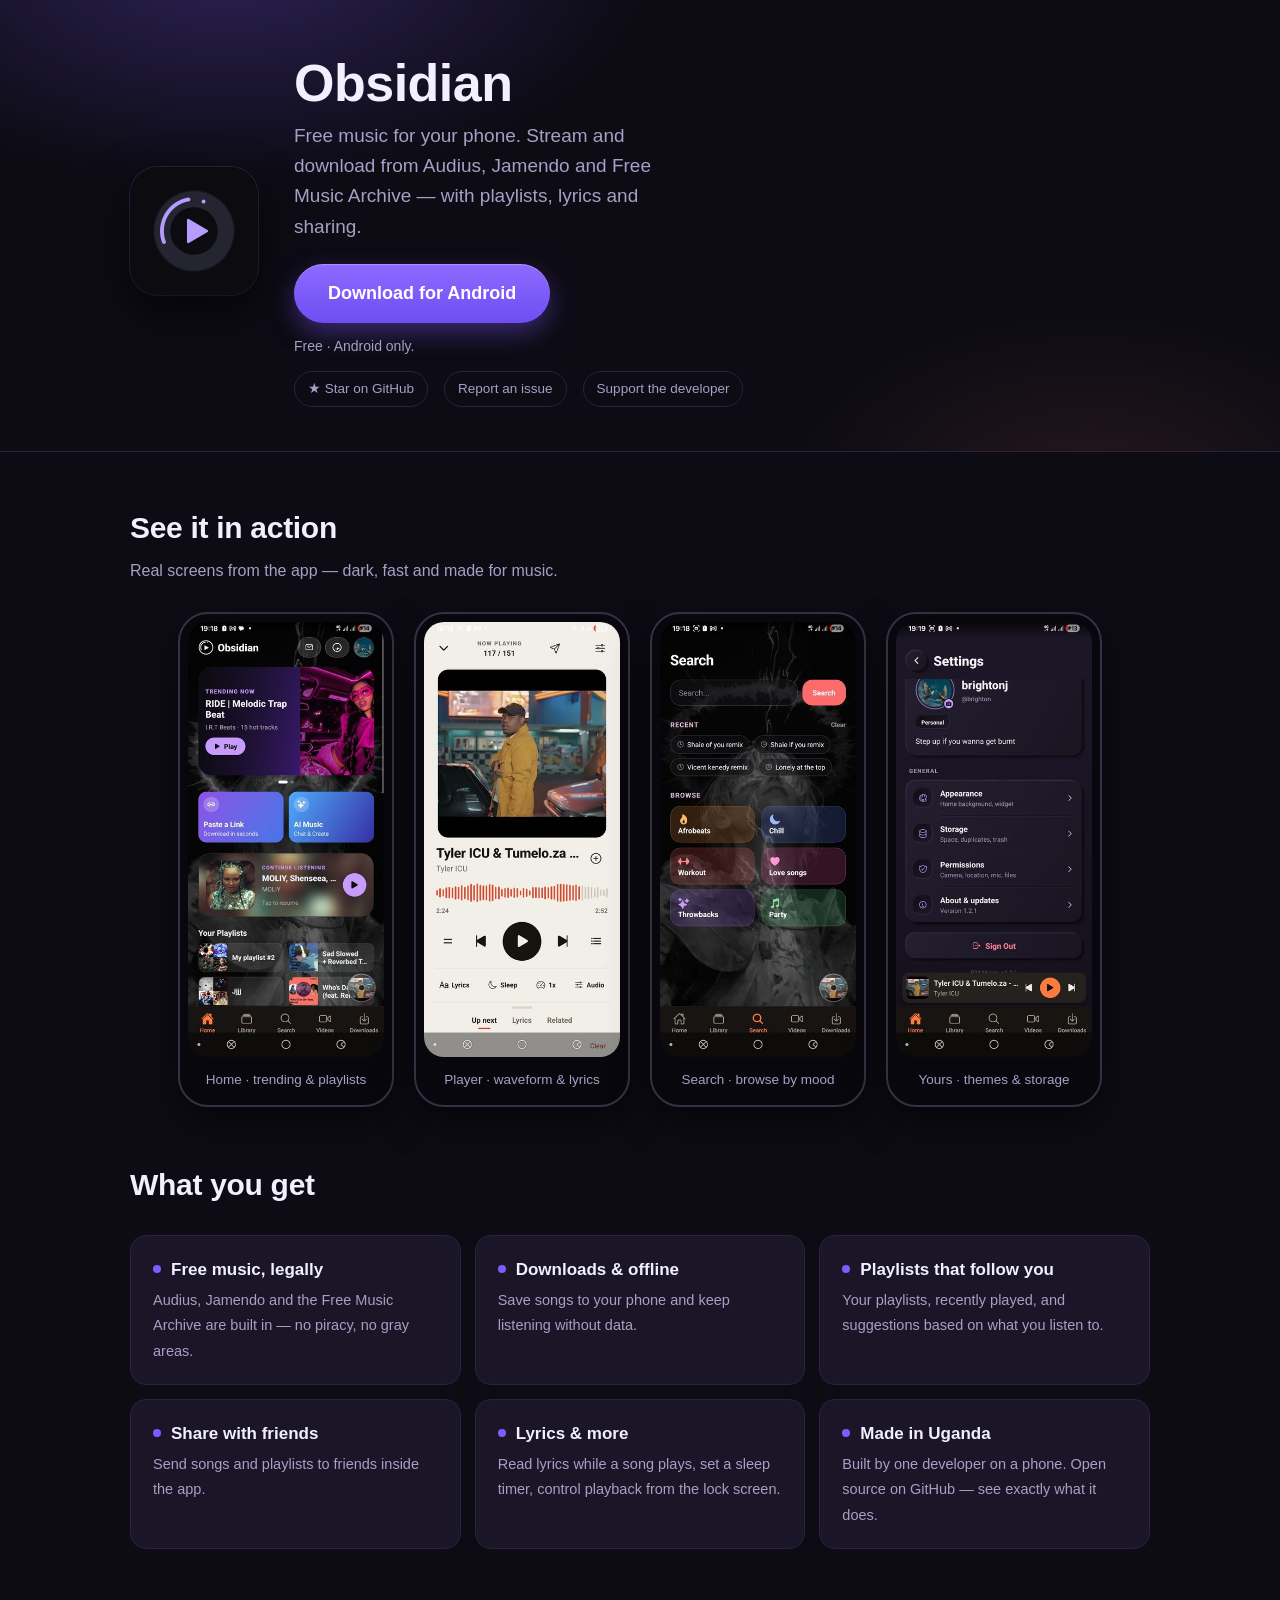
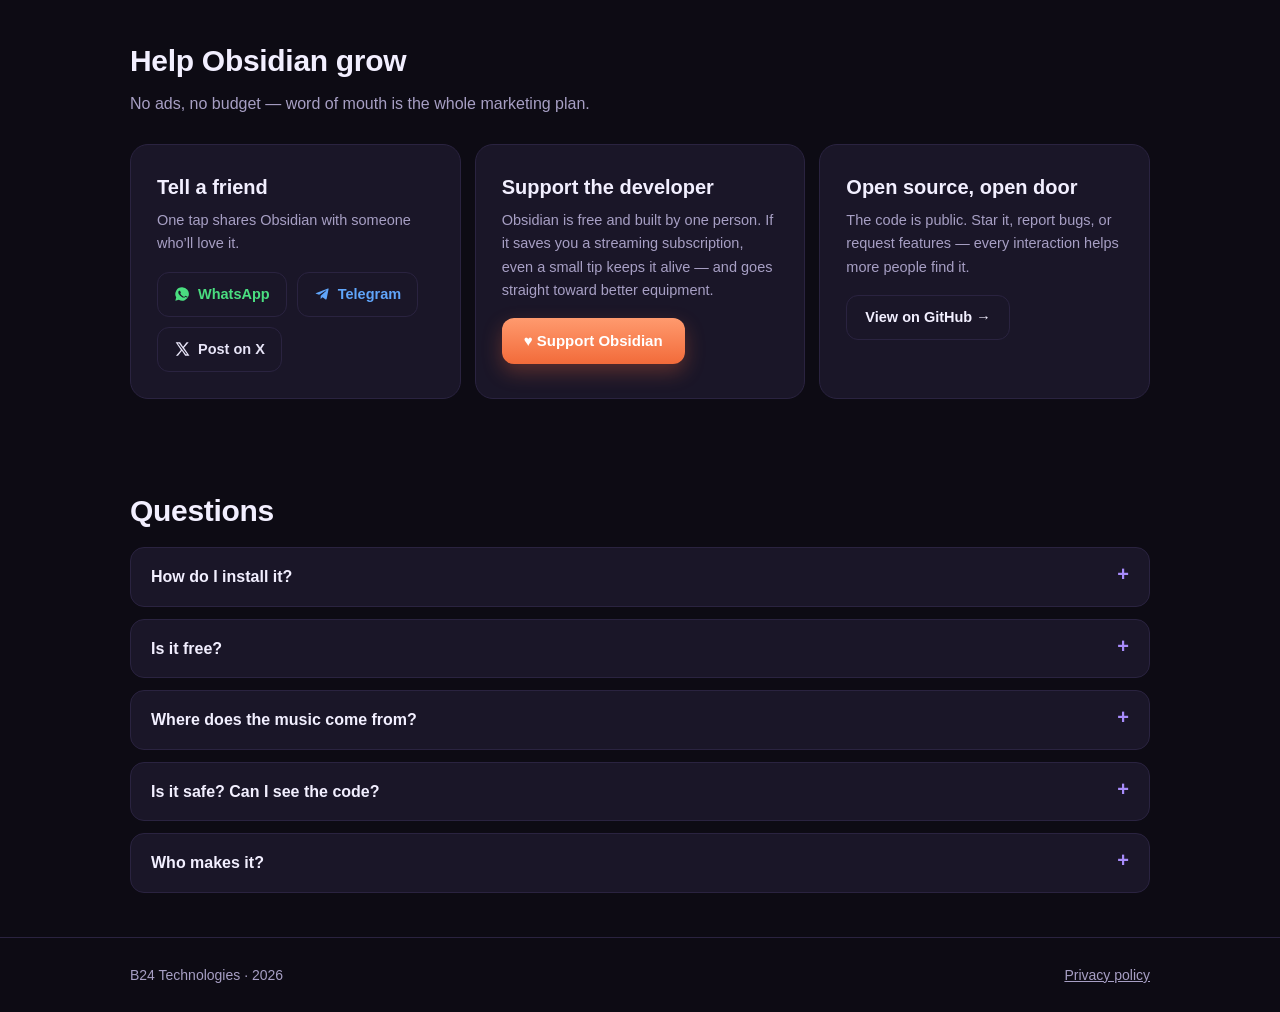
==== commit 7e234424: "Improve mobile screenshot gallery" ====
--- a/index.html
+++ b/index.html
@@ -8,7 +8,7 @@
 <meta name="theme-color" content="#0d0b14">
 <link rel="icon" href="icon.png">
 <link rel="apple-touch-icon" href="icon.png">
-<link rel="stylesheet" href="style.css">
+<link rel="stylesheet" href="style.css?v=2">
 <link rel="canonical" href="https://b24j.top/">
 <meta property="og:type" content="website">
 <meta property="og:url" content="https://b24j.top/">
--- a/style.css
+++ b/style.css
@@ -123,3 +123,71 @@
   .phones{flex-wrap:nowrap;overflow-x:auto;justify-content:flex-start;padding:10px 4px 18px;scroll-snap-type:x mandatory}
   .phone{scroll-snap-align:center}
 }
+
+/* Mobile-friendly smartphone screenshot gallery */
+.phones {
+  display: flex;
+  gap: 20px;
+  justify-content: center;
+  align-items: flex-start;
+}
+
+.phone {
+  flex: 0 0 216px;
+  width: 216px;
+  padding: 8px;
+  background: #08070d;
+  border: 2px solid #373044;
+  border-radius: 30px;
+  overflow: hidden;
+  box-shadow: 0 16px 40px rgba(0,0,0,.45);
+}
+
+.phone img {
+  display: block;
+  width: 100%;
+  height: auto;
+  aspect-ratio: 360 / 800;
+  object-fit: cover;
+  border-radius: 20px;
+}
+
+@media (max-width: 640px) {
+  .gallery {
+    padding-top: 32px;
+  }
+
+  .gallery h2 {
+    font-size: 25px;
+  }
+
+  .phones {
+    justify-content: flex-start;
+    flex-wrap: nowrap;
+    overflow-x: auto;
+    overflow-y: hidden;
+    gap: 16px;
+    padding: 12px 4px 24px;
+    scroll-snap-type: x mandatory;
+    -webkit-overflow-scrolling: touch;
+    scrollbar-width: none;
+  }
+
+  .phones::-webkit-scrollbar {
+    display: none;
+  }
+
+  .phone {
+    flex: 0 0 min(72vw, 260px);
+    width: min(72vw, 260px);
+    scroll-snap-align: center;
+  }
+
+  .phone:hover {
+    transform: none;
+  }
+
+  .cap {
+    font-size: 12px;
+  }
+}
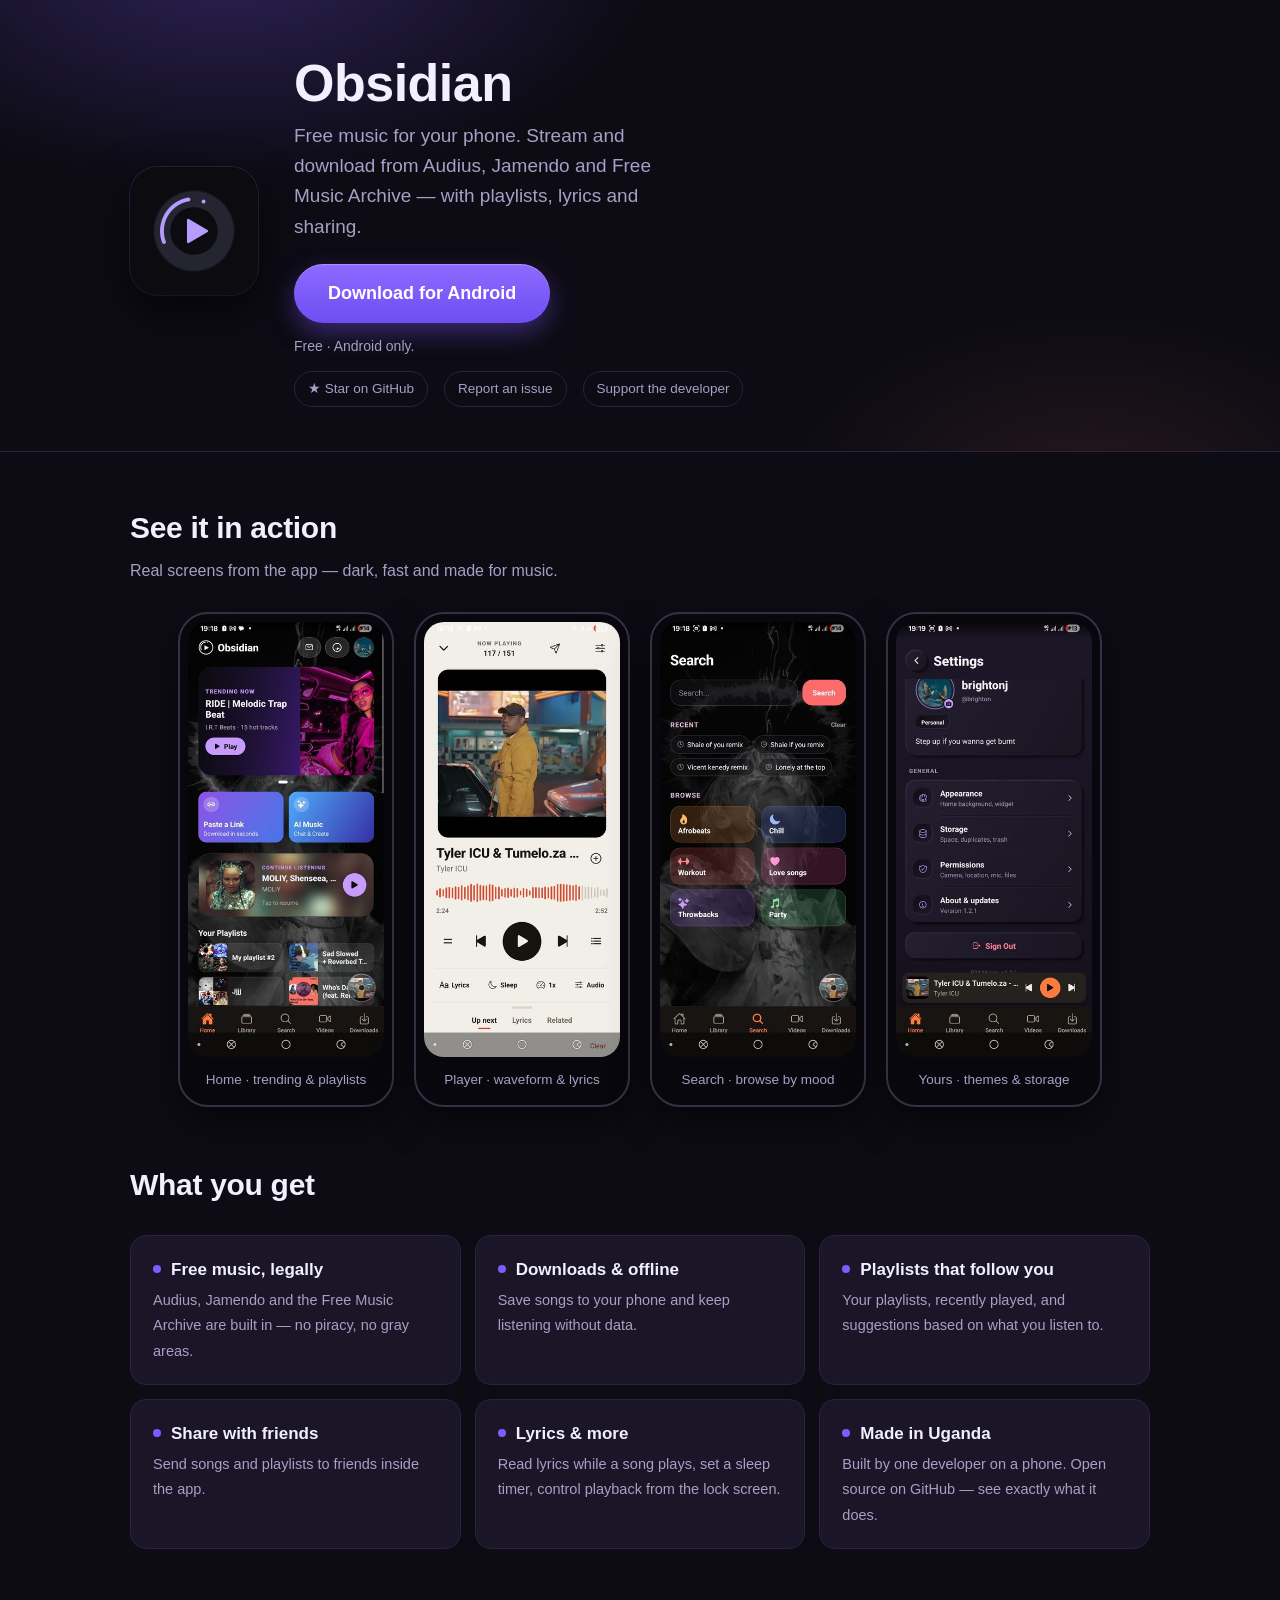
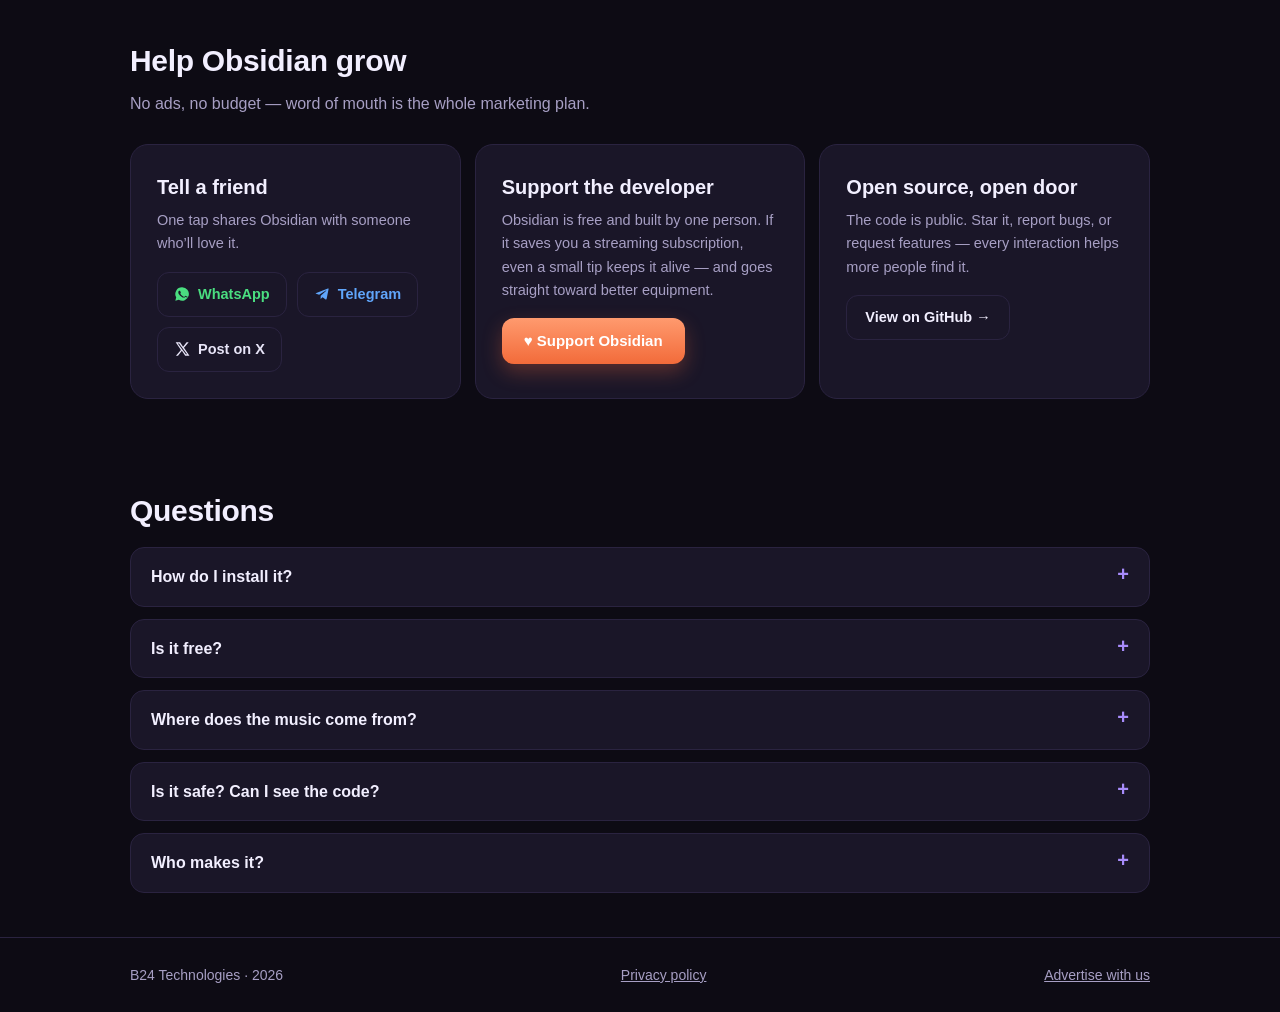
==== commit 002cb8f6: "Add Advertise with us page" ====
--- a/index.html
+++ b/index.html
@@ -97,6 +97,7 @@
 <footer><div class="wrap">
 <span>B24 Technologies &middot; 2026</span>
 <span><a href="privacy.html">Privacy policy</a></span>
+<span><a href="advertise.html">Advertise with us</a></span>
 </div></footer>
 
 <script>
